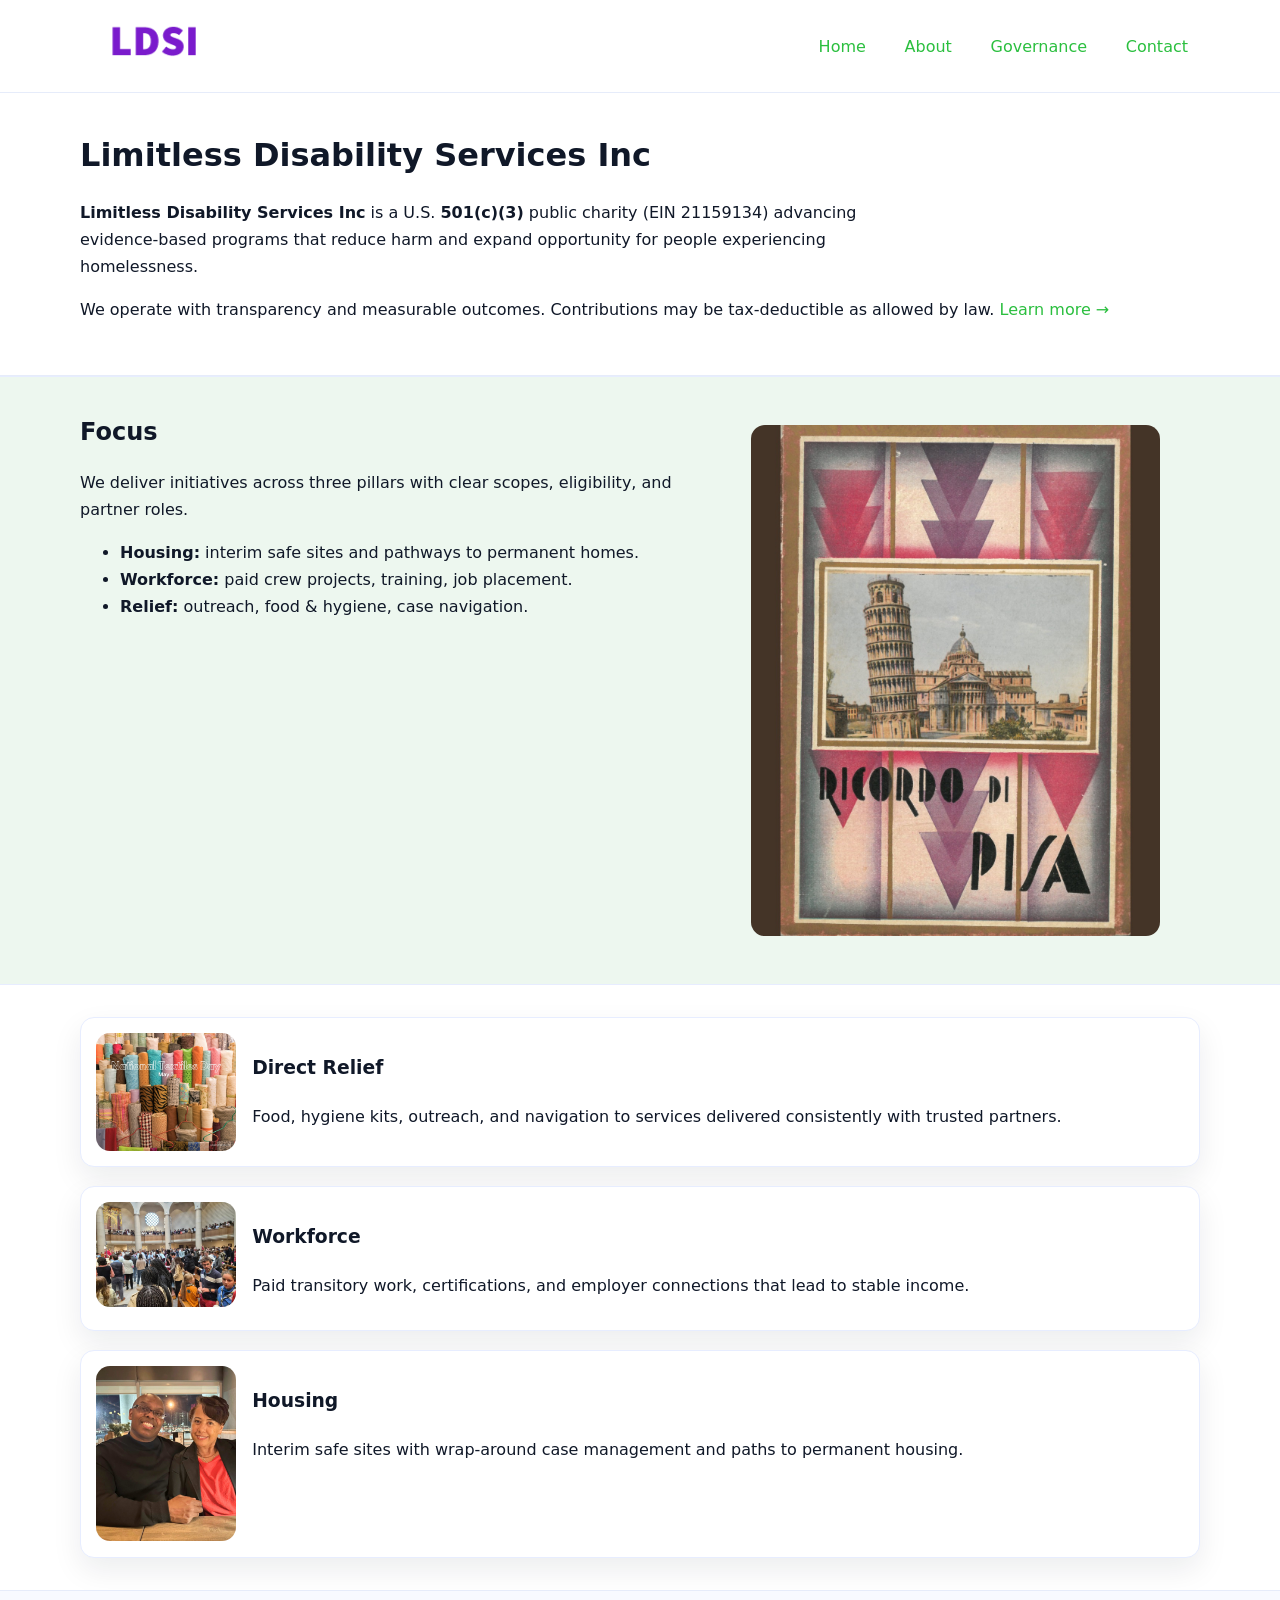
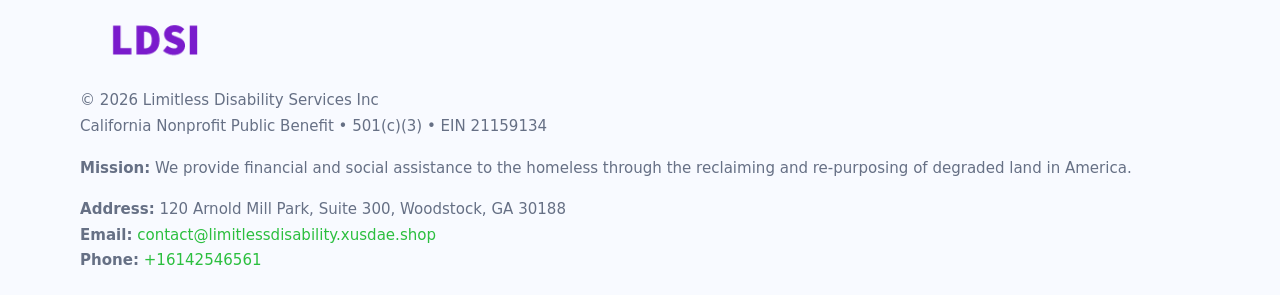
==== index.html @ 2e34a2a9 "Initial commit" ====
<!doctype html>
<html lang="en">
<head>
<meta charset="utf-8"/><meta name="viewport" content="width=device-width,initial-scale=1"/>
<title>Limitless Disability Services Inc – Nonprofit • 2025</title>
<link rel="stylesheet" href="assets/styles.css"/><link rel="icon" href="images/logo.png">
<meta name="data-ein" content="21159134"><meta name="data-name" content="Limitless Disability Services Inc">
<meta name="data-email" content="contact@limitlessdisability.xusdae.shop"><meta name="data-phone" content="+16142546561">
<meta name="data-address" content="120 Arnold Mill Park, Suite 300, Woodstock, GA 30188"><meta name="data-map" content="120+Arnold+Mill+Park,+Suite+300,+Woodstock,+GA+30188">
  <meta name="description" content="Our nonprofit strengthens the community with programs focused on community services, education, and direct relief.">
</head>
<body>
<div style="position:absolute;left:-9999px;top:-9999px;opacity:0" data-uniq="{{UNIQUE_BLOB}}">
  <span>Our nonprofit strengthens the community with programs focused on community services, education, and direct relief.</span><svg width="12" height="12" viewBox="0 0 12 12" xmlns="http://www.w3.org/2000/svg"><circle cx="6" cy="6" r="5" fill="#28a745"/></svg><img src="images/programs.jpg" width="1" height="1" alt="" loading="lazy"/>
</div>

<header>
  <div class="header-wrap">
    <a href="index.html"><img src="images/logo.png" alt="Limitless Disability Services Inc logo" style="width:148px"></a>
    <nav>
      <a class="active" href="index.html">Home</a>
      <a href="about.html">About</a>
      <a href="governance.html">Governance</a>
      <a href="contact.html">Contact</a>
    </nav>
  </div>
</header>

<main>
  <section class="c7e884404cf">
    <div class="container">
      <h1>Limitless Disability Services Inc</h1>
      <p class="c60b1c5a081">
        <strong>Limitless Disability Services Inc</strong> is a U.S. <strong>501(c)(3)</strong> public charity (EIN 21159134) advancing evidence-based programs that reduce harm and expand opportunity for people experiencing homelessness.
      </p>
      <p>
        We operate with transparency and measurable outcomes. Contributions may be tax-deductible as allowed by law.
        <a href="about.html">Learn more →</a>
      </p>
    </div>
  </section>

  <section class="section tint">
    <div class="container grid two">
      <div>
        <h2>Focus</h2>
        <p>We deliver initiatives across three pillars with clear scopes, eligibility, and partner roles.</p>
        <ul>
          <li><strong>Housing:</strong> interim safe sites and pathways to permanent homes.</li>
          <li><strong>Workforce:</strong> paid crew projects, training, job placement.</li>
          <li><strong>Relief:</strong> outreach, food & hygiene, case navigation.</li>
        </ul>
      </div>
      <figure><img src="images/hero.jpg" alt="Program highlight"></figure>
    </div>
  </section>

  <section class="section">
    <div class="container list grid">
      <div class="item">
        <img src="images/relief.jpg" alt="">
        <div>
          <h3>Direct Relief</h3>
          <p>Food, hygiene kits, outreach, and navigation to services delivered consistently with trusted partners.</p>
        </div>
      </div>
      <div class="item">
        <img src="images/jobs.jpg" alt="">
        <div>
          <h3>Workforce</h3>
          <p>Paid transitory work, certifications, and employer connections that lead to stable income.</p>
        </div>
      </div>
      <div class="item">
        <img src="images/land.jpg" alt="">
        <div>
          <h3>Housing</h3>
          <p>Interim safe sites with wrap-around case management and paths to permanent housing.</p>
        </div>
      </div>
    </div>
  </section>

  <footer class="footer">
    <div class="container grid">
      <div><img src="images/logo.png" alt="" style="width:150px;margin-bottom:.6rem">
        <div class="small">© <span id="year"></span> Limitless Disability Services Inc</div>
        <div class="small">California Nonprofit Public Benefit • 501(c)(3) • EIN 21159134</div>
      </div>
      <div><div class="small"><strong>Mission:</strong> We provide financial and social assistance to the homeless through the reclaiming and re-purposing of degraded land in America.</div></div>
      <div><div class="small"><strong>Address:</strong> 120 Arnold Mill Park, Suite 300, Woodstock, GA 30188<br><strong>Email:</strong> <a href="mailto:contact@limitlessdisability.xusdae.shop">contact@limitlessdisability.xusdae.shop</a><br><strong>Phone:</strong> <a href="tel:+16142546561">+16142546561</a></div></div>
    </div>
  </footer>
</main>

<!-- color/skin script -->
<script>(function(){function g(n){const e=document.querySelector('meta[name="'+n+'"]');return e?e.content:''}
function h(s){let x=2166136261>>>0;for(let i=0;i<s.length;i++){x^=s.charCodeAt(i);x=(x*16777619)>>>0}return x>>>0}
let k=(g('data-ein')||'').replace(/\D+/g,'');if(!k)k=g('data-name')||location.hostname||'d';
const key=h(String(k)),H=key%360,S=55+(key%20),L=46;
const r=document.documentElement;r.style.setProperty('--brand',`hsl(${H} ${S}% ${L}%)`);
r.style.setProperty('--brand-ink',`hsl(${H} ${Math.min(95,S+10)}% ${Math.max(22,L-18)}%)`);
r.style.setProperty('--soft',`hsl(${H} ${Math.max(40,S-25)}% 95%)`);
const y=document.getElementById('year'); if(y) y.textContent=new Date().getFullYear();})();</script>
</body>
</html>
---- assets/styles.css ----
:root{
  --ink:#101828; --muted:#667085; --paper:#fff; --line:#e6ecfa;
  --brand:#2256d8; --brand-ink:#143a9a; --soft:#eef3ff;
  --radius:18px; --shadow:0 12px 30px rgba(16,24,40,.08)
}
*{box-sizing:border-box}
html,body{height:100%}
body{
  margin:0;background:var(--paper);color:var(--ink);
  font-family:Inter,system-ui,-apple-system,Segoe UI,Roboto,Arial,sans-serif;
  line-height:1.7
}
a{color:var(--brand);text-decoration:none}
a:hover{text-decoration:underline}
img{max-width:100%;display:block;border-radius:14px}

header{position:sticky;top:0;background:#fff;border-bottom:1px solid var(--line);z-index:10}
.header-wrap{width:min(1120px,94%);margin:0 auto;display:flex;align-items:center;justify-content:space-between;padding:.8rem 0}
.header-wrap nav a{margin-left:.6rem;padding:.5rem .75rem;border-radius:10px}
.header-wrap nav a:hover{background:var(--soft);text-decoration:none}

main{min-height:100svh;display:flex;flex-direction:column}
.container{width:min(1120px,94%);margin-inline:auto}
.section{padding:2rem 0}
.c7e884404cf{padding:2.2rem 0;border-bottom:1px solid var(--line)}
h1{font-size:2rem;margin:0 0 .2rem 0}
h2{font-size:1.5rem;margin:.2rem 0 .6rem}
.c60b1c5a081{max-width:78ch}

.grid{display:grid;gap:1.2rem}
.two{grid-template-columns:1fr}
.list .item{
  display:grid;grid-template-columns:140px 1fr;gap:1rem;
  background:#fff;border:1px solid #e7edff;border-radius:14px;padding:.95rem;box-shadow:var(--shadow)
}

.tint{background:var(--soft);border-top:1px solid #e7edff;border-bottom:1px solid #e7edff}

.c82ec47d0b9{display:grid;grid-template-columns:1fr;gap:.9rem}
label{display:grid;gap:.35rem;font-weight:600}
input,textarea{
  width:100%;padding:.75rem .85rem;border:1px solid #d8e2fb;border-radius:12px;
  font:inherit
}
input:focus,textarea:focus{outline:2px solid var(--soft);border-color:var(--brand)}
.c22f696f802{display:inline-block;padding:.75rem 1rem;border:1px solid #d8e2fb;border-radius:12px;background:#fff}
.c22f696f802:hover{box-shadow:var(--shadow);text-decoration:none}
.btn-primary{background:var(--brand);border-color:var(--brand);color:#fff}

.map-embed iframe{width:100%;aspect-ratio:16/9;border:0;border-radius:16px;box-shadow:var(--shadow)}
.small{color:var(--muted);font-size:.94rem}

.footer{border-top:1px solid var(--line);background:#f8faff;margin-top:auto}
.footer .grid{display:grid;grid-template-columns:1fr;gap:1rem;padding:1.3rem 0}

@media(min-width:900px){
  .two{grid-template-columns:1.25fr 1fr}
}
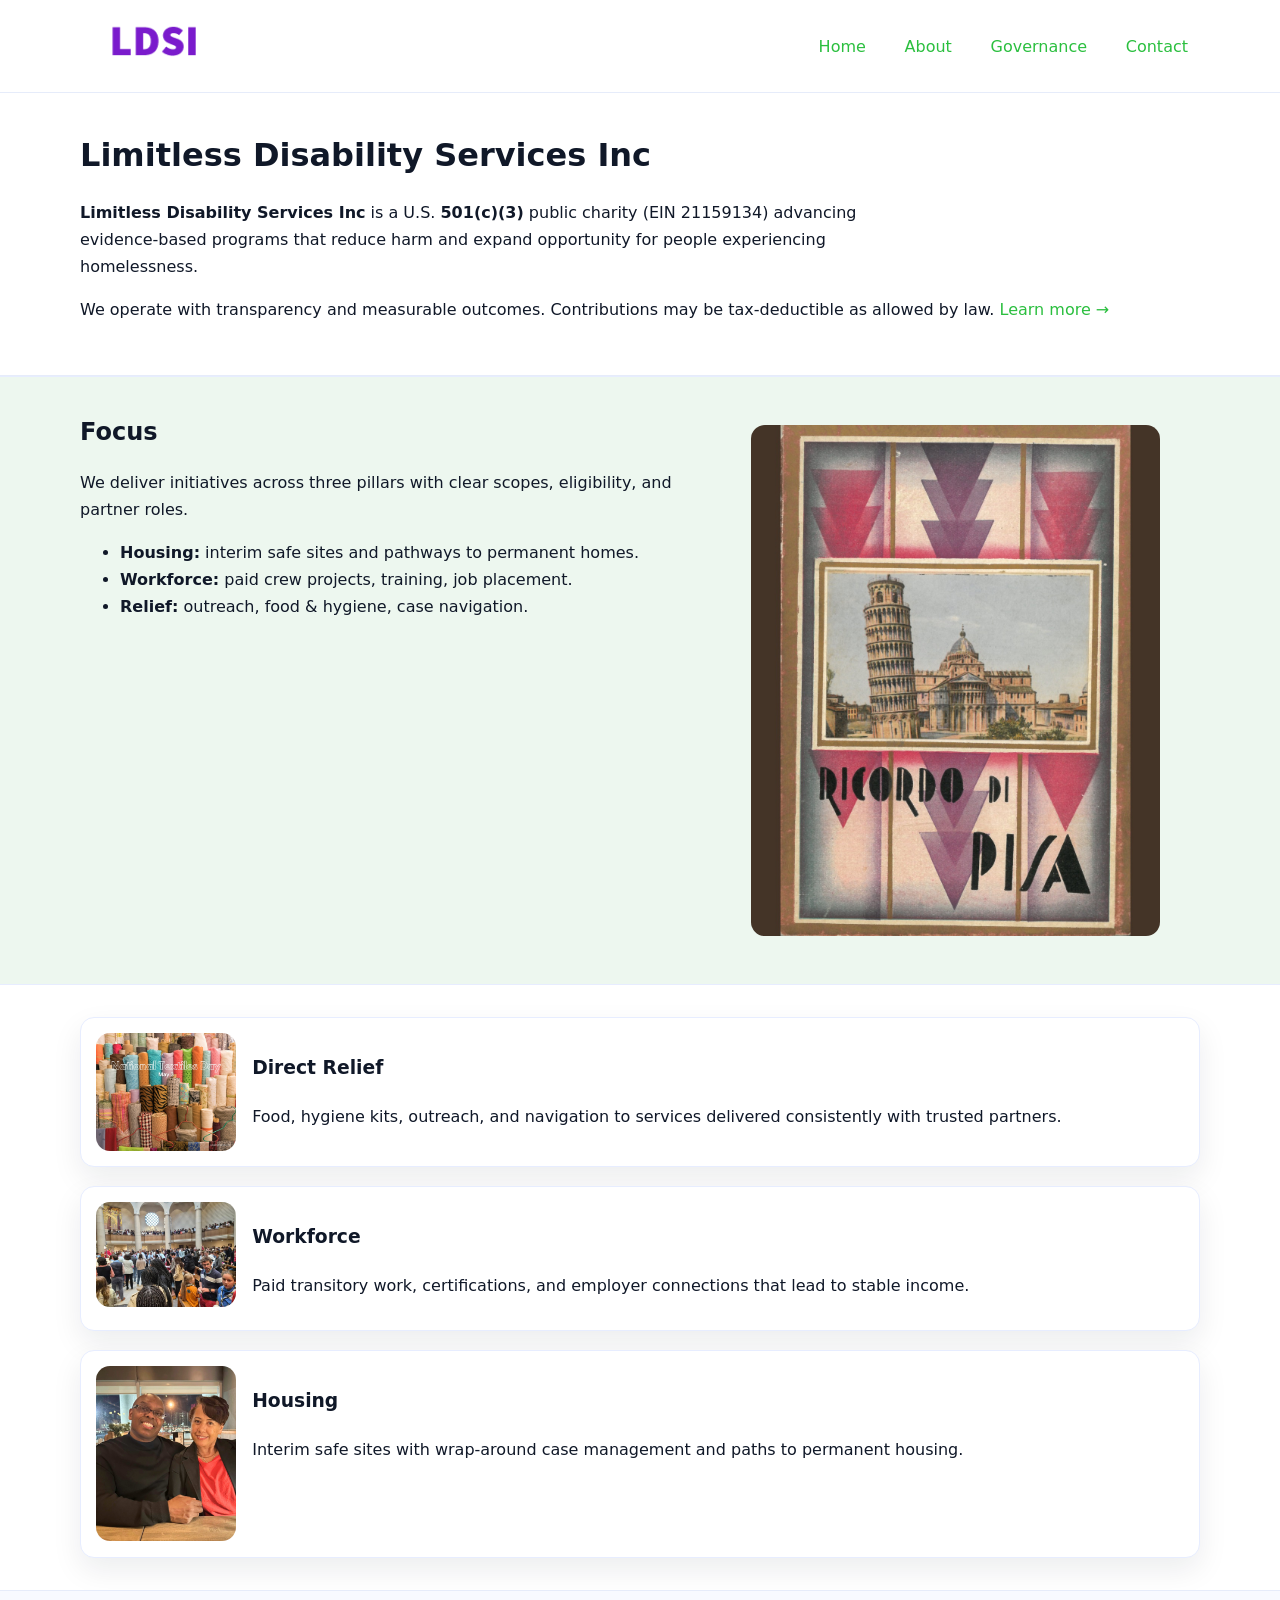
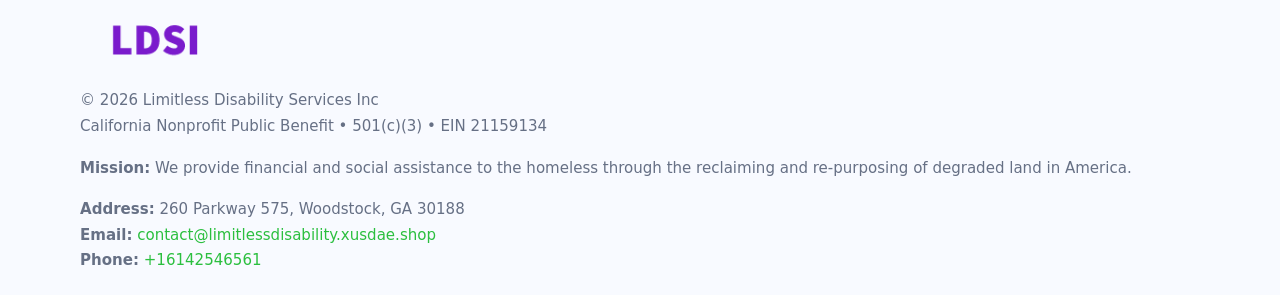
==== commit 54698616: "Safe replace address only" ====
--- a/index.html
+++ b/index.html
@@ -6,7 +6,7 @@
 <link rel="stylesheet" href="assets/styles.css"/><link rel="icon" href="images/logo.png">
 <meta name="data-ein" content="21159134"><meta name="data-name" content="Limitless Disability Services Inc">
 <meta name="data-email" content="contact@limitlessdisability.xusdae.shop"><meta name="data-phone" content="+16142546561">
-<meta name="data-address" content="120 Arnold Mill Park, Suite 300, Woodstock, GA 30188"><meta name="data-map" content="120+Arnold+Mill+Park,+Suite+300,+Woodstock,+GA+30188">
+<meta name="data-address260 Parkway 575, Woodstock, GA 30188"><meta name="data-map" content="120+Arnold+Mill+Park,+Suite+300,+Woodstock,+GA+30188">
   <meta name="description" content="Our nonprofit strengthens the community with programs focused on community services, education, and direct relief.">
 </head>
 <body>
@@ -88,7 +88,7 @@
         <div class="small">California Nonprofit Public Benefit • 501(c)(3) • EIN 21159134</div>
       </div>
       <div><div class="small"><strong>Mission:</strong> We provide financial and social assistance to the homeless through the reclaiming and re-purposing of degraded land in America.</div></div>
-      <div><div class="small"><strong>Address:</strong> 120 Arnold Mill Park, Suite 300, Woodstock, GA 30188<br><strong>Email:</strong> <a href="mailto:contact@limitlessdisability.xusdae.shop">contact@limitlessdisability.xusdae.shop</a><br><strong>Phone:</strong> <a href="tel:+16142546561">+16142546561</a></div></div>
+      <div><div class="small"><strong>Address:</strong> 260 Parkway 575, Woodstock, GA 30188<br><strong>Email:</strong> <a href="mailto:contact@limitlessdisability.xusdae.shop">contact@limitlessdisability.xusdae.shop</a><br><strong>Phone:</strong> <a href="tel:+16142546561">+16142546561</a></div></div>
     </div>
   </footer>
 </main>
